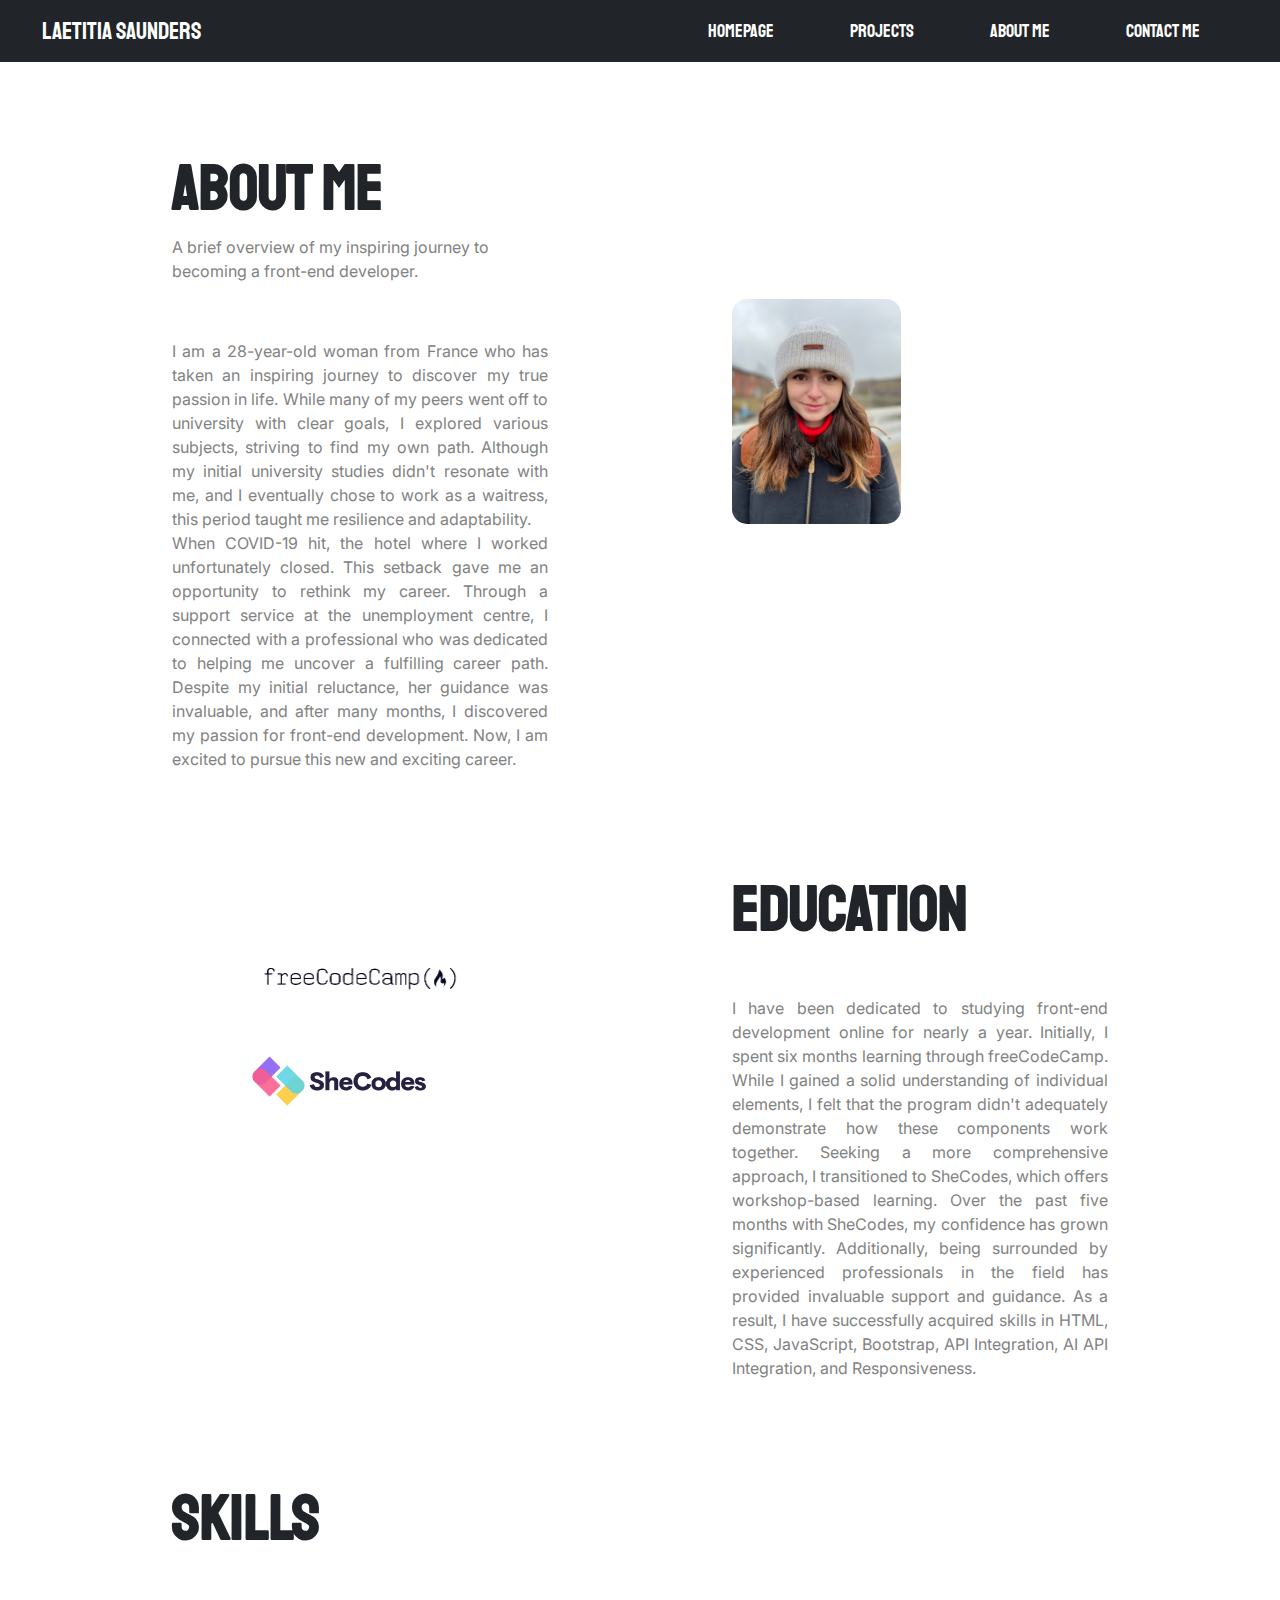
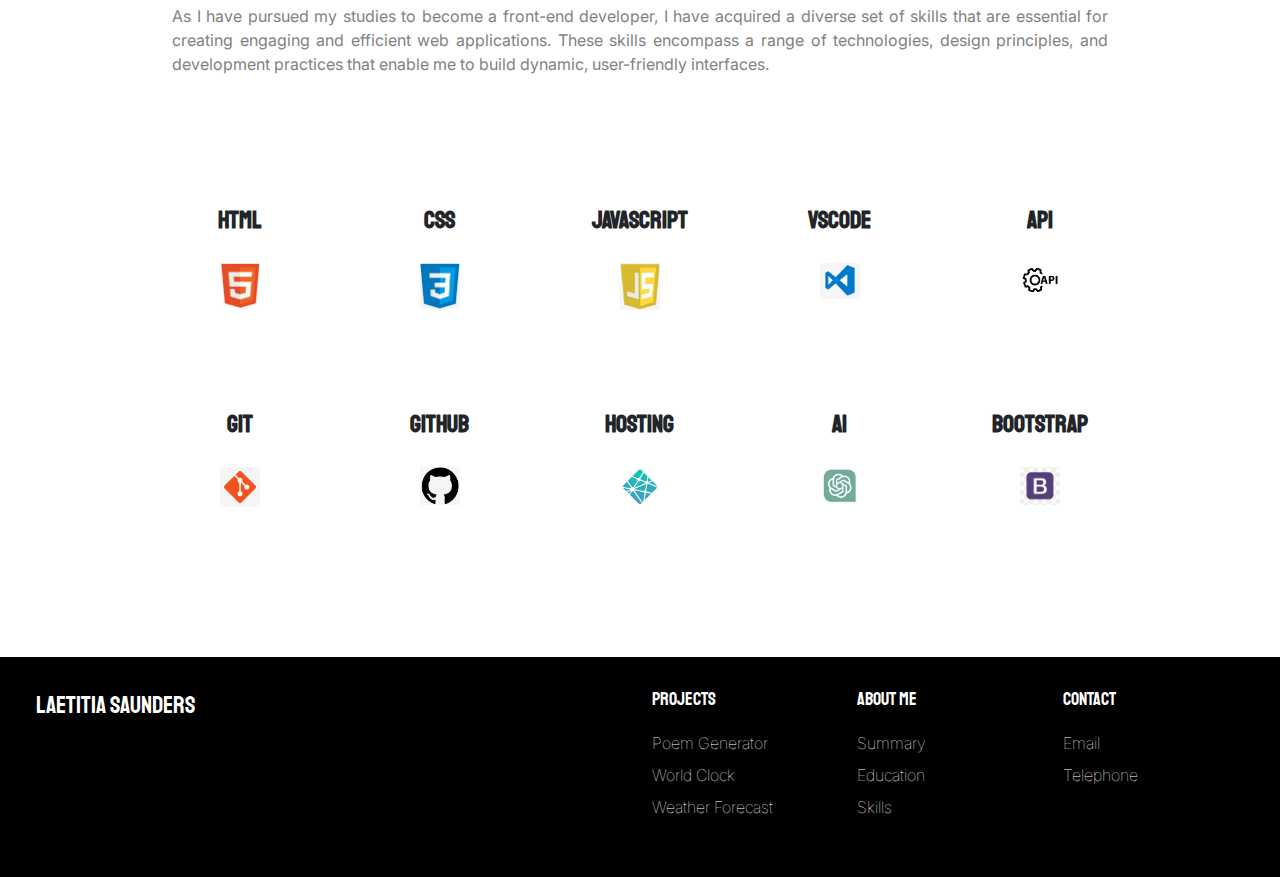
==== about.html @ e98b8e78 "Added responsiveness to about.html, improved some html" ====
<!DOCTYPE html>
<html lang="en">
  <head>
    <meta charset="UTF-8" />
    <meta name="viewport" content="width=device-width, initial-scale=1.0" />
    <title>About me - Laetitia Saunders</title>
    <link
      href="https://cdn.jsdelivr.net/npm/bootstrap@5.3.3/dist/css/bootstrap.min.css"
      rel="stylesheet"
      integrity="sha384-QWTKZyjpPEjISv5WaRU9OFeRpok6YctnYmDr5pNlyT2bRjXh0JMhjY6hW+ALEwIH"
      crossorigin="anonymous"
    />
    <link rel="preconnect" href="https://fonts.googleapis.com" />
    <link rel="preconnect" href="https://fonts.gstatic.com" crossorigin />
    <link
      href="https://fonts.googleapis.com/css2?family=Inter:wght@100..900&family=Staatliches&display=swap"
      rel="stylesheet"
    />
    <link rel="stylesheet" href="src/about.css" />
  </head>
  <body>
    <nav
      class="navbar navbar-expand-lg navbar-dark bg-dark position-fixed w-100"
    >
      <div class="container-fluid">
        <a class="navbar-brand" href="/"> Laetitia Saunders </a>
        <button
          class="navbar-toggler"
          type="button"
          data-bs-toggle="collapse"
          data-bs-target="#navbarNav"
          aria-controls="navbarNav"
          aria-expanded="false"
          aria-label="Toggle navigation"
        >
          <span class="navbar-toggler-icon"></span>
        </button>
        <div class="collapse navbar-collapse" id="navbarNav">
          <ul class="navbar-nav ms-auto">
            <!-- Add ms-auto class to align right -->
            <li class="nav-item active">
              <a class="nav-link" href="/">Homepage</a>
            </li>
            <li class="nav-item">
              <a class="nav-link" href="/projects.html"
                >Projects <span class="sr-only"></span
              ></a>
            </li>
            <li class="nav-item">
              <a class="nav-link" href="/about.html">About me</a>
            </li>
            <li class="nav-item">
              <a class="nav-link" href="/contact.html">Contact me</a>
            </li>
          </ul>
        </div>
      </div>
    </nav>
    <div class="content">
      <div class="container-fluid">
        <div class="row justify-content-between">
          <div class="col-6 col-sm-5">
            <h1 id="summary">About me</h1>
            <p class="intro-description">
              A brief overview of my inspiring journey to becoming a front-end
              developer.
            </p>
          </div>
        </div>
        <div class="row justify-content-between">
          <div class="col-6 col-sm-5">
            <p class="text text-justified">
              I am a 28-year-old woman from France who has taken an inspiring
              journey to discover my true passion in life. While many of my
              peers went off to university with clear goals, I explored various
              subjects, striving to find my own path. Although my initial
              university studies didn't resonate with me, and I eventually chose
              to work as a waitress, this period taught me resilience and
              adaptability.
              <br />
              When COVID-19 hit, the hotel where I worked unfortunately closed.
              This setback gave me an opportunity to rethink my career. Through
              a support service at the unemployment centre, I connected with a
              professional who was dedicated to helping me uncover a fulfilling
              career path. Despite my initial reluctance, her guidance was
              invaluable, and after many months, I discovered my passion for
              front-end development. Now, I am excited to pursue this new and
              exciting career.
            </p>
          </div>
          <div class="col-6 col-sm-5">
            <img
              src="/src/images/IMG-20231120-WA0005 (1).jpg"
              alt="Photo of Laetitia Saunders"
              class="img-fluid portrait-image"
            />
          </div>
        </div>
        <div class="row justify-content-between">
          <div class="col-6 col-sm-5">
            <img
              src="/src/images/freecodecamplogo.jpg"
              alt="freeCodeCamp logo"
              class="image-logo first-image"
            />
            <img
              src="/src/images/shecodeslogo.jpg"
              alt="SheCodes logo"
              class="image-logo"
            />
          </div>
          <div class="col-6 col-sm-5">
            <h1 id="education">Education</h1>
            <p class="text text-justified">
              I have been dedicated to studying front-end development online for
              nearly a year. Initially, I spent six months learning through
              freeCodeCamp. While I gained a solid understanding of individual
              elements, I felt that the program didn't adequately demonstrate
              how these components work together. Seeking a more comprehensive
              approach, I transitioned to SheCodes, which offers workshop-based
              learning. Over the past five months with SheCodes, my confidence
              has grown significantly. Additionally, being surrounded by
              experienced professionals in the field has provided invaluable
              support and guidance. As a result, I have successfully acquired
              skills in HTML, CSS, JavaScript, Bootstrap, API Integration, AI
              API Integration, and Responsiveness.
            </p>
          </div>
        </div>
        <div class="row justify-content-between">
          <div class="col-md-12">
            <h1 id="skills">Skills</h1>
            <p class="text text-justified">
              As I have pursued my studies to become a front-end developer, I
              have acquired a diverse set of skills that are essential for
              creating engaging and efficient web applications. These skills
              encompass a range of technologies, design principles, and
              development practices that enable me to build dynamic,
              user-friendly interfaces.
            </p>
          </div>
        </div>
        <div class="row justify-content-between">
          <div class="col-md-2 center"><h4>HTML</h4></div>
          <div class="col-md-2 center"><h4>CSS</h4></div>
          <div class="col-md-2 text-center"><h4>JavaScript</h4></div>
          <div class="col-md-2 center"><h4>VSCode</h4></div>
          <div class="col-md-2 center"><h4>API</h4></div>
        </div>
        <div class="row justify-content-between">
          <div class="col-md-2 center">
            <img
              src="/src/images/htmllogoNEW.jpg"
              alt="HTML logo"
              class="skill-logo"
            />
          </div>
          <div class="col-md-2 center">
            <img
              src="/src/images/csslogoNEW.jpg"
              alt="CSS logo"
              class="skill-logo"
            />
          </div>
          <div class="col-md-2 center">
            <img
              src="/src/images/jslogoNEW.jpg"
              alt="JavaScript logo"
              class="skill-logo"
            />
          </div>
          <div class="col-md-2 center">
            <img
              src="/src/images/vscodelogo.jpg"
              alt="VSCode logo"
              class="skill-logo"
            />
          </div>
          <div class="col-md-2 center">
            <img
              src="/src/images/apilogoNEW.jpg"
              alt="API logo"
              class="skill-logo"
            />
          </div>
        </div>
        <div class="row justify-content-between">
          <div class="col-md-2 center"><h4>Git</h4></div>
          <div class="col-md-2 center"><h4>GitHub</h4></div>
          <div class="col-md-2 text-center"><h4>Hosting</h4></div>
          <div class="col-md-2 center"><h4>AI</h4></div>
          <div class="col-md-2 center"><h4>Bootstrap</h4></div>
        </div>
        <div class="row justify-content-between">
          <div class="col-md-2 center">
            <img
              src="/src/images/gitlogo.jpg"
              alt="Git logo"
              class="skill-logo"
            />
          </div>
          <div class="col-md-2 center">
            <img
              src="/src/images/githublogoNEW.jpg"
              alt="GitHub logo"
              class="skill-logo"
            />
          </div>
          <div class="col-md-2 center">
            <img
              src="/src/images/netlifyNEW.jpg"
              alt="Netlify logo"
              class="skill-logo"
            />
          </div>
          <div class="col-md-2 center">
            <img
              src="/src/images/openailogoNEW.jpg"
              alt="AI logo"
              class="skill-logo"
            />
          </div>
          <div class="col-md-2 center">
            <img
              src="/src/images/bootstraplogoNEW.jpg"
              alt="BootStrap logo"
              class="skill-logo"
            />
          </div>
        </div>
      </div>
    </div>
    <footer>
      <div class="container-fluid">
        <div class="row p-4">
          <div class="col-md-6">
            <p class="strong">
              <a href="/">Laetitia Saunders</a>
            </p>
          </div>
          <div class="col-md-2">
            <div class="strong">
              <a href="/projects.html">Projects</a>
            </div>
            <div>
              <a href="/projects.html#poem-generator">Poem Generator</a>
            </div>
            <div>
              <a href="/projects.html#world-clock">World Clock</a>
            </div>
            <div>
              <a href="/projects.html#weather-forecast">Weather Forecast</a>
            </div>
          </div>
          <div class="col-md-2">
            <div class="strong">
              <a href="#">About me</a>
            </div>
            <div><a href="/about.html#summary">Summary</a></div>
            <div>
              <a href="/about.html#education">Education</a>
            </div>
            <div>
              <a href="/about.html#skills">Skills</a>
            </div>
          </div>
          <div class="col-md-2">
            <div class="strong">
              <a href="/contact.html">Contact</a>
            </div>
            <div>
              <a href="/contact.html#">Email</a>
            </div>
            <div>
              <a href="/contact.html#">Telephone</a>
            </div>
          </div>
        </div>
      </div>
    </footer>
    <script
      src="https://cdn.jsdelivr.net/npm/bootstrap@5.3.3/dist/js/bootstrap.bundle.min.js"
      integrity="sha384-YvpcrYf0tY3lHB60NNkmXc5s9fDVZLESaAA55NDzOxhy9GkcIdslK1eN7N6jIeHz"
      crossorigin="anonymous"
    ></script>
  </body>
</html>
---- src/about.css ----
:root {
  --heading-font: "Staatliches", sans-serif;
  --paragraph-font: "Inter", sans-serif;
  --black-color: #000;
  --white-color: #fff;
  --link-font-size: 18px;
  --default-paragraph-size: 16px;
  --name-font-size: 24px;
  --resized-default-font-size: 14px;
  --centered-text: center;
  --default-font-weight: 400;
  --bold-font: bold;
  --paragraph-color: #828282;
}

html,
body {
  height: 100%;
  line-height: 1.5;
}

body {
  display: flex;
  flex-direction: column;
}

nav {
  z-index: 100;
  width: 100%;
}

a {
  text-decoration: none;
  color: var(--white-color);
}

.navbar-nav .nav-link {
  font-family: var(--heading-font);
  font-size: var(--link-font-size);
  color: var(--white-color);
  margin-right: 60px;
}

.navbar-brand {
  font-family: var(--heading-font);
  margin-left: 30px;
  font-size: var(--name-font-size);
}

.content {
  flex: 1;
  padding: 80px 160px 150px 160px;
}

h1 {
  font-size: 64px;
  margin-top: 70px;
  font-weight: var(--bold-font);
  font-family: var(--heading-font);
}

.intro-description {
  font-family: var(--paragraph-font);
  font-weight: var(--default-font-weight);
  font-size: var(--default-paragraph-size);
  color: var(--paragraph-color);
}

.text {
  font-family: var(--paragraph-font);
  font-weight: var(--default-font-weight);
  font-size: var(--default-paragraph-size);
  padding: 40px 0 0 0;
  text-align: center;
  margin-bottom: 30px;
  color: var(--paragraph-color);
}

.text-justified {
  text-align: justify;
}

.portrait-image {
  max-width: 45%;
  height: auto;
  border-radius: 15px;
}

.image-logo {
  max-width: 60%;
  height: auto;
  display: block;
  margin: auto;
}

.first-image {
  margin-top: 150px;
}

h4 {
  font-family: var(--heading-font);
  font-weight: var(--bold-font);
  margin-top: 100px;
}

.center {
  text-align: var(--centered-text);
}

.skill-logo {
  max-width: 30%;
  height: auto;
  margin-top: 20px;
}

footer {
  background-color: var(--black-color);
  color: var(--white-color);
  width: 100%;
  font-family: var(--paragraph-font);
  font-weight: 100;
  line-height: 2;
  padding-bottom: 30px;
}

footer p a {
  font-size: var(--name-font-size);
}

.strong {
  margin-bottom: 10px;
  font-family: var(--heading-font);
  font-size: var(--link-font-size);
}

@media (max-width: 768px) {
  .content {
    padding: 10px 15px 50px 15px !important;
  }

  h1 {
    font-size: 40px;
    text-align: var(--centered-text);
  }

  p {
    font-size: var(--resized-default-font-size);
    padding: 10px 0 0 0;
    text-align: var(--centered-text);
  }

  h2 {
    font-size: 24px;
    padding: 0;
  }

  img,
  .image-logo {
    display: none;
  }

  .row,
  .col-6,
  .col-md-2 {
    display: block !important;
    width: 100% !important;
  }

  h4 {
    margin-top: 10px;
  }

  .strong {
    text-align: left;
  }
}

@media (max-width: 1200px) {
  .content {
    padding: 40px 80px 75px 80px;
  }

  p {
    font-size: var(--resized-default-font-size);
  }

  .portrait-image {
    max-width: 100%;
    padding-top: 40px;
  }

  .image-logo {
    max-width: 100%;
    padding-top: 50px;
  }

  .skill-logo {
    max-width: 50%;
  }
}
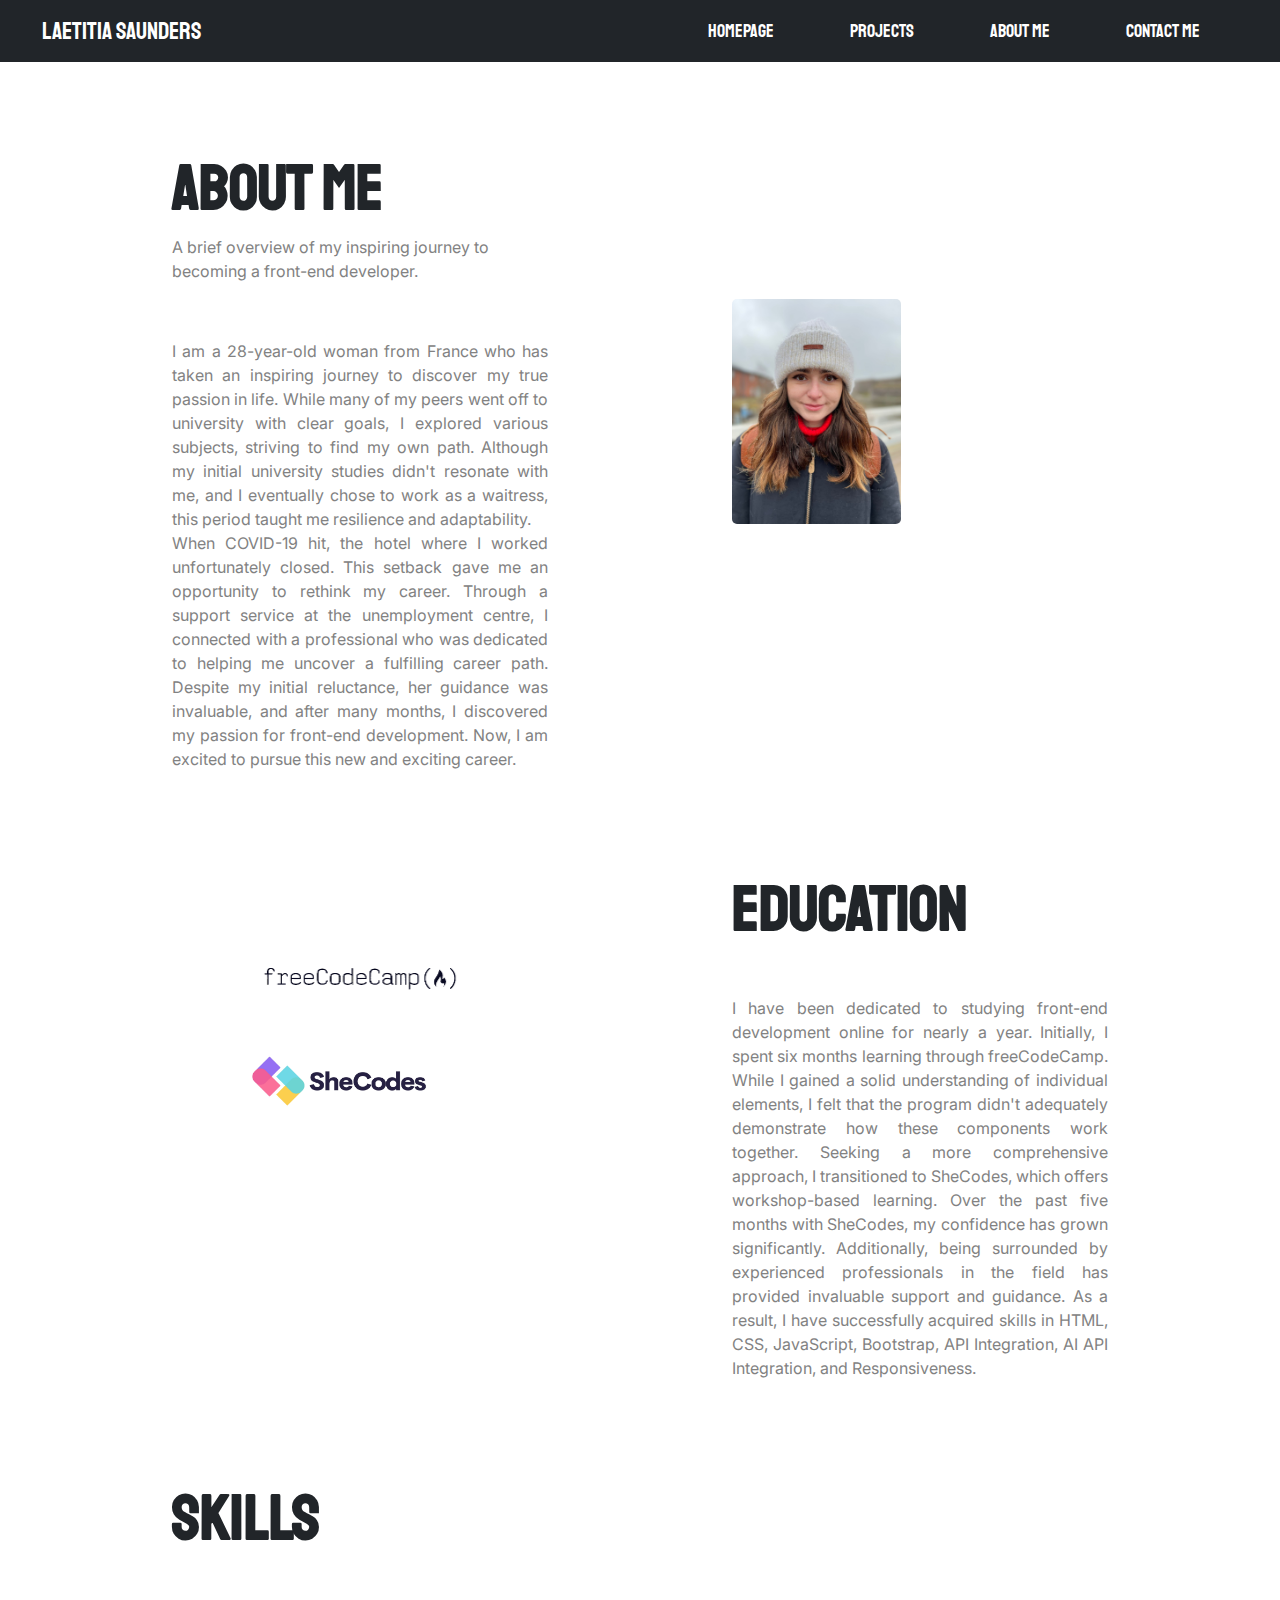
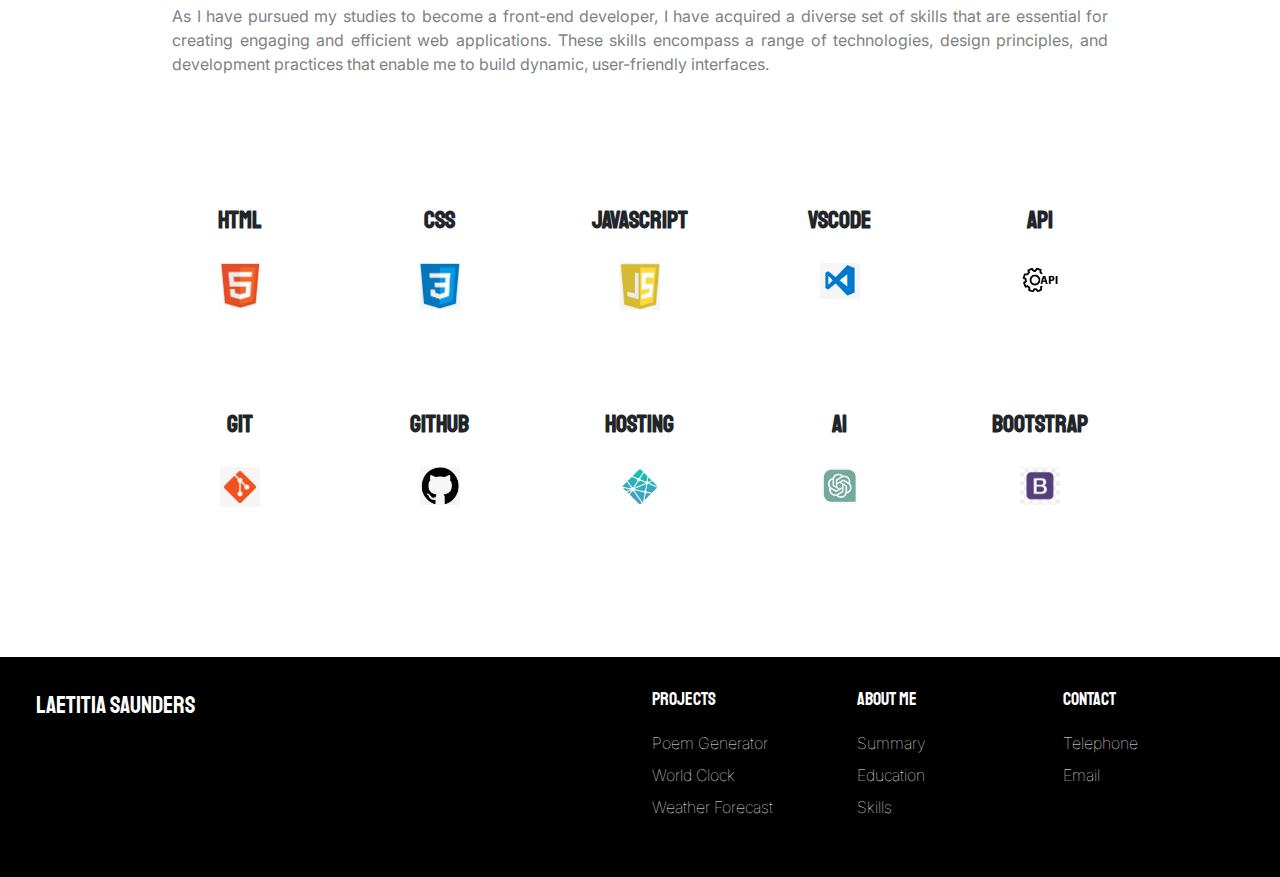
==== commit fe941453: "Updated footer links" ====
--- a/about.html
+++ b/about.html
@@ -269,10 +269,10 @@
               <a href="/contact.html">Contact</a>
             </div>
             <div>
-              <a href="/contact.html#">Email</a>
-            </div>
-            <div>
-              <a href="/contact.html#">Telephone</a>
+              <a href="/contact.html#telephone">Telephone</a>
+            </div>
+            <div>
+              <a href="/contact.html#email">Email</a>
             </div>
           </div>
         </div>
--- a/src/about.css
+++ b/src/about.css
@@ -83,7 +83,7 @@
 .portrait-image {
   max-width: 45%;
   height: auto;
-  border-radius: 15px;
+  border-radius: 5px;
 }
 
 .image-logo {
@@ -171,6 +171,7 @@
   }
 
   .strong {
+    margin-top: 20px !important;
     text-align: left;
   }
 }
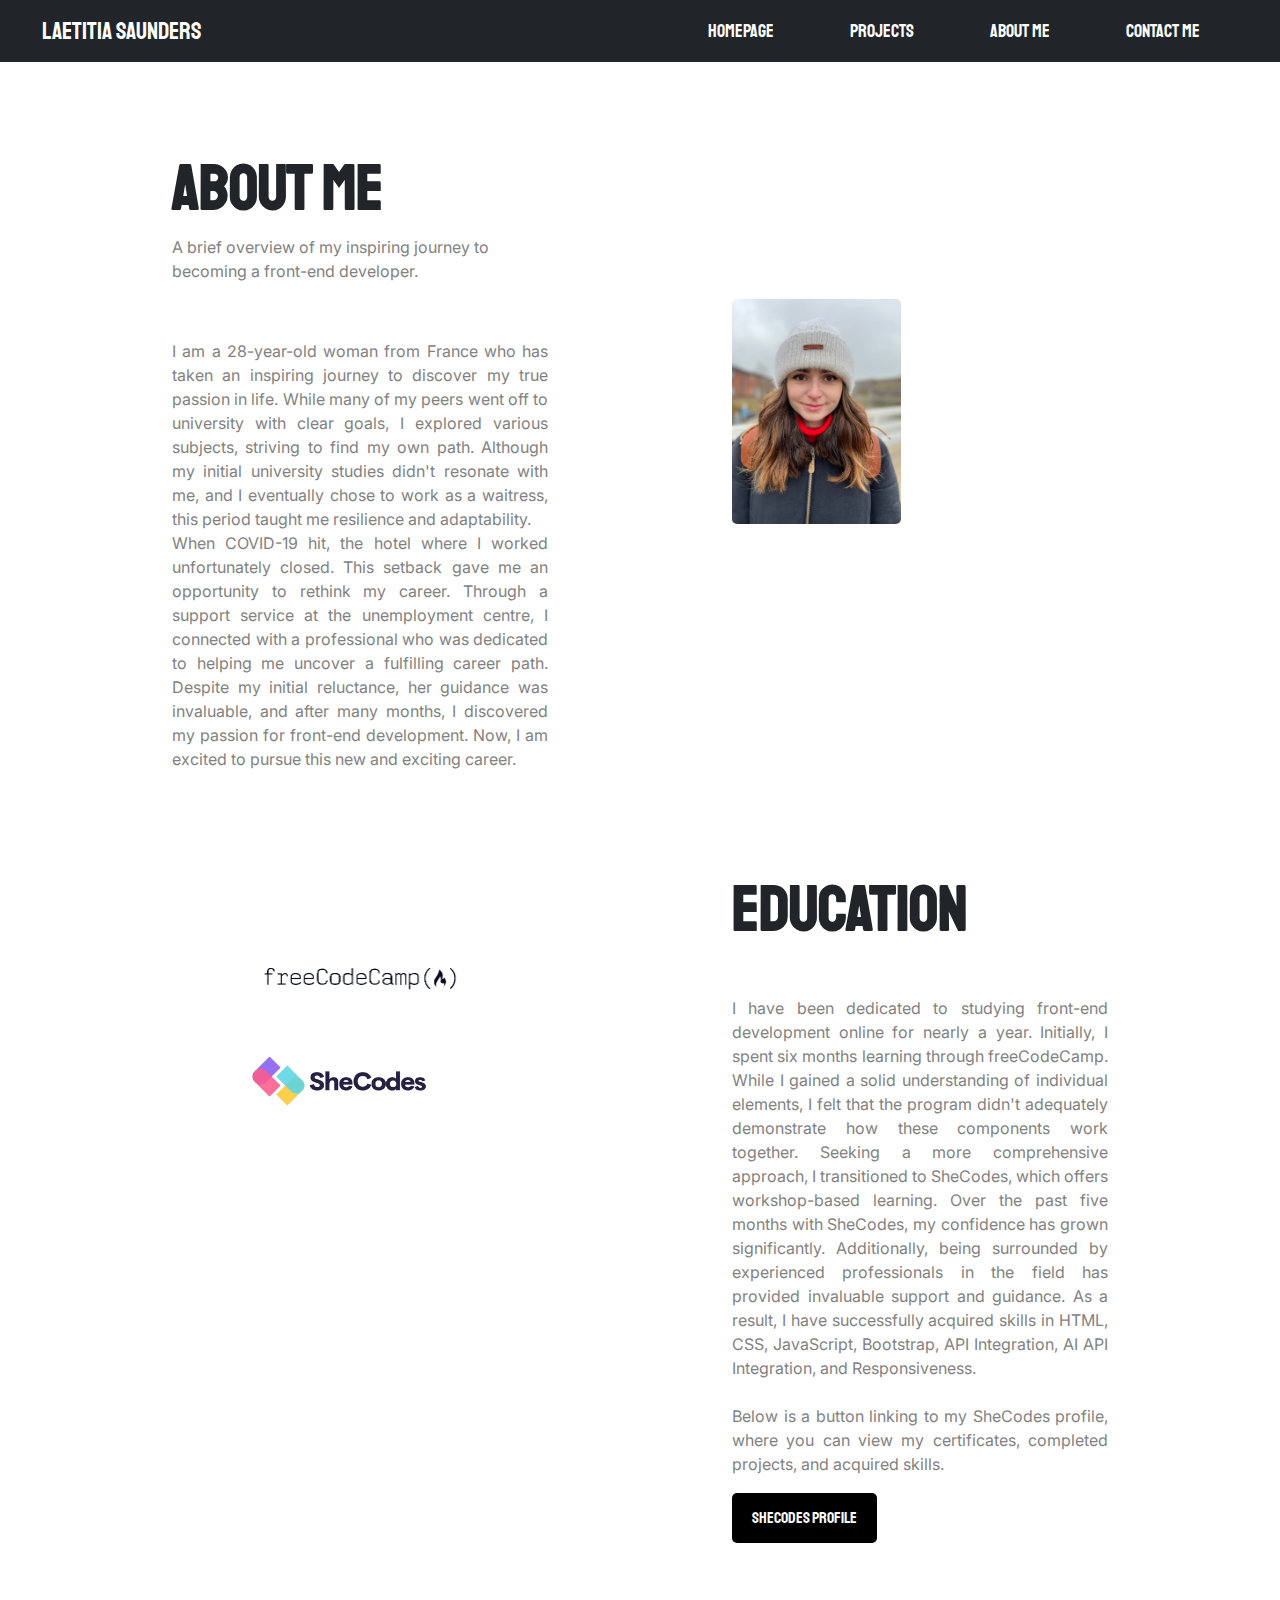
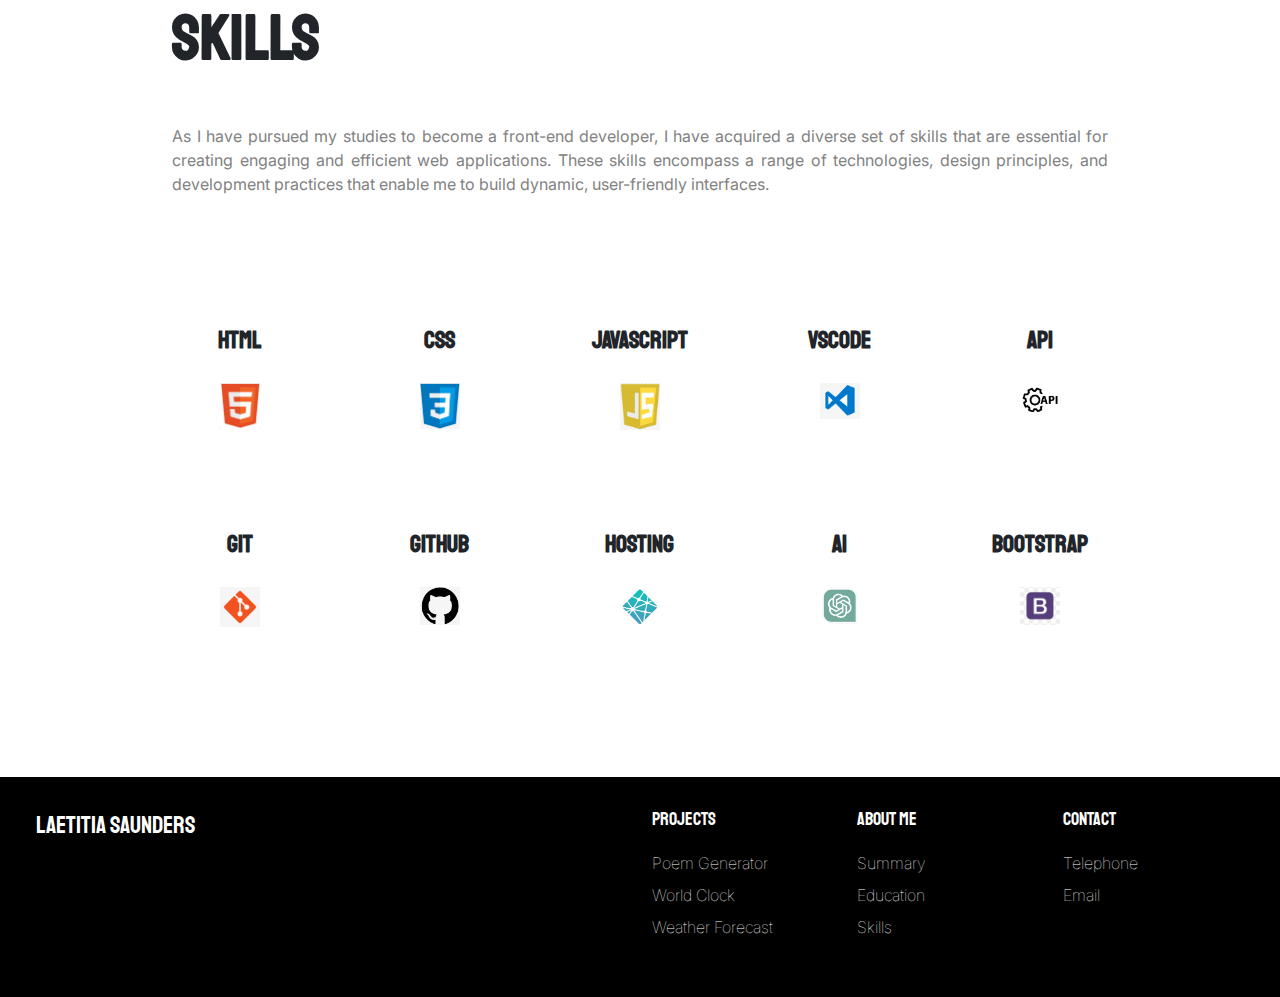
==== commit 37b1db7b: "Made it SEO friendly, added button to SheCodes profile, updated intro text on homepage" ====
--- a/about.html
+++ b/about.html
@@ -3,6 +3,10 @@
   <head>
     <meta charset="UTF-8" />
     <meta name="viewport" content="width=device-width, initial-scale=1.0" />
+    <meta
+      name="description"
+      content="This page details my journey to becoming a front-end developer, highlighting my education and the skills I have acquired along the way."
+    />
     <title>About me - Laetitia Saunders</title>
     <link
       href="https://cdn.jsdelivr.net/npm/bootstrap@5.3.3/dist/css/bootstrap.min.css"
@@ -23,7 +27,7 @@
       class="navbar navbar-expand-lg navbar-dark bg-dark position-fixed w-100"
     >
       <div class="container-fluid">
-        <a class="navbar-brand" href="/"> Laetitia Saunders </a>
+        <a class="navbar-brand" href="/index.html"> Laetitia Saunders </a>
         <button
           class="navbar-toggler"
           type="button"
@@ -37,17 +41,16 @@
         </button>
         <div class="collapse navbar-collapse" id="navbarNav">
           <ul class="navbar-nav ms-auto">
-            <!-- Add ms-auto class to align right -->
             <li class="nav-item active">
-              <a class="nav-link" href="/">Homepage</a>
+              <a class="nav-link" href="/index.html">Homepage</a>
             </li>
             <li class="nav-item">
-              <a class="nav-link" href="/projects.html"
-                >Projects <span class="sr-only"></span
-              ></a>
+              <a class="nav-link" href="/projects.html">Projects</a>
             </li>
             <li class="nav-item">
-              <a class="nav-link" href="/about.html">About me</a>
+              <a class="nav-link" href="/about.html"
+                >About me <span class="sr-only"></span
+              ></a>
             </li>
             <li class="nav-item">
               <a class="nav-link" href="/contact.html">Contact me</a>
@@ -57,7 +60,7 @@
       </div>
     </nav>
     <div class="content">
-      <div class="container-fluid">
+      <div class="container-fluid main-content">
         <div class="row justify-content-between">
           <div class="col-6 col-sm-5">
             <h1 id="summary">About me</h1>
@@ -98,16 +101,28 @@
         </div>
         <div class="row justify-content-between">
           <div class="col-6 col-sm-5">
-            <img
-              src="/src/images/freecodecamplogo.jpg"
-              alt="freeCodeCamp logo"
-              class="image-logo first-image"
-            />
-            <img
-              src="/src/images/shecodeslogo.jpg"
-              alt="SheCodes logo"
-              class="image-logo"
-            />
+            <a
+              href="https://www.freecodecamp.org/"
+              target="_blank"
+              title="Visit the freeCodeCamp website"
+            >
+              <img
+                src="/src/images/freecodecamplogo.jpg"
+                alt="freeCodeCamp logo"
+                class="image-logo first-image"
+              />
+            </a>
+            <a
+              href="https://www.shecodes.io/"
+              target="_blank"
+              title="Visit the SheCodes website"
+            >
+              <img
+                src="/src/images/shecodeslogo.jpg"
+                alt="SheCodes logo"
+                class="image-logo"
+              />
+            </a>
           </div>
           <div class="col-6 col-sm-5">
             <h1 id="education">Education</h1>
@@ -124,7 +139,20 @@
               support and guidance. As a result, I have successfully acquired
               skills in HTML, CSS, JavaScript, Bootstrap, API Integration, AI
               API Integration, and Responsiveness.
-            </p>
+              <br />
+              <br />
+              Below is a button linking to my SheCodes profile, where you can
+              view my certificates, completed projects, and acquired skills.
+            </p>
+            <div class="button-container">
+              <a
+                class="button"
+                title="Go to Laetitia's SheCodes profile"
+                target="_blank"
+                href="https://www.shecodes.io/graduates/116123-laetitia-saunders"
+                >SheCodes profile</a
+              >
+            </div>
           </div>
         </div>
         <div class="row justify-content-between">
@@ -235,7 +263,7 @@
         <div class="row p-4">
           <div class="col-md-6">
             <p class="strong">
-              <a href="/">Laetitia Saunders</a>
+              <a href="/index.html">Laetitia Saunders</a>
             </p>
           </div>
           <div class="col-md-2">
--- a/src/about.css
+++ b/src/about.css
@@ -97,6 +97,14 @@
   margin-top: 150px;
 }
 
+.button {
+  background-color: var(--black-color);
+  color: var(--white-color);
+  padding: 15px 20px;
+  border-radius: 5px;
+  font-family: var(--heading-font);
+}
+
 h4 {
   font-family: var(--heading-font);
   font-weight: var(--bold-font);
@@ -138,13 +146,17 @@
     padding: 10px 15px 50px 15px !important;
   }
 
+  .main-content {
+    padding-right: 0 !important;
+  }
+
   h1 {
     font-size: 40px;
     text-align: var(--centered-text);
   }
 
   p {
-    font-size: var(--resized-default-font-size);
+    font-size: var(--resized-default-font-size) !important;
     padding: 10px 0 0 0;
     text-align: var(--centered-text);
   }
@@ -164,6 +176,11 @@
   .col-md-2 {
     display: block !important;
     width: 100% !important;
+    padding-right: 0 !important;
+  }
+
+  .button-container {
+    text-align: center;
   }
 
   h4 {
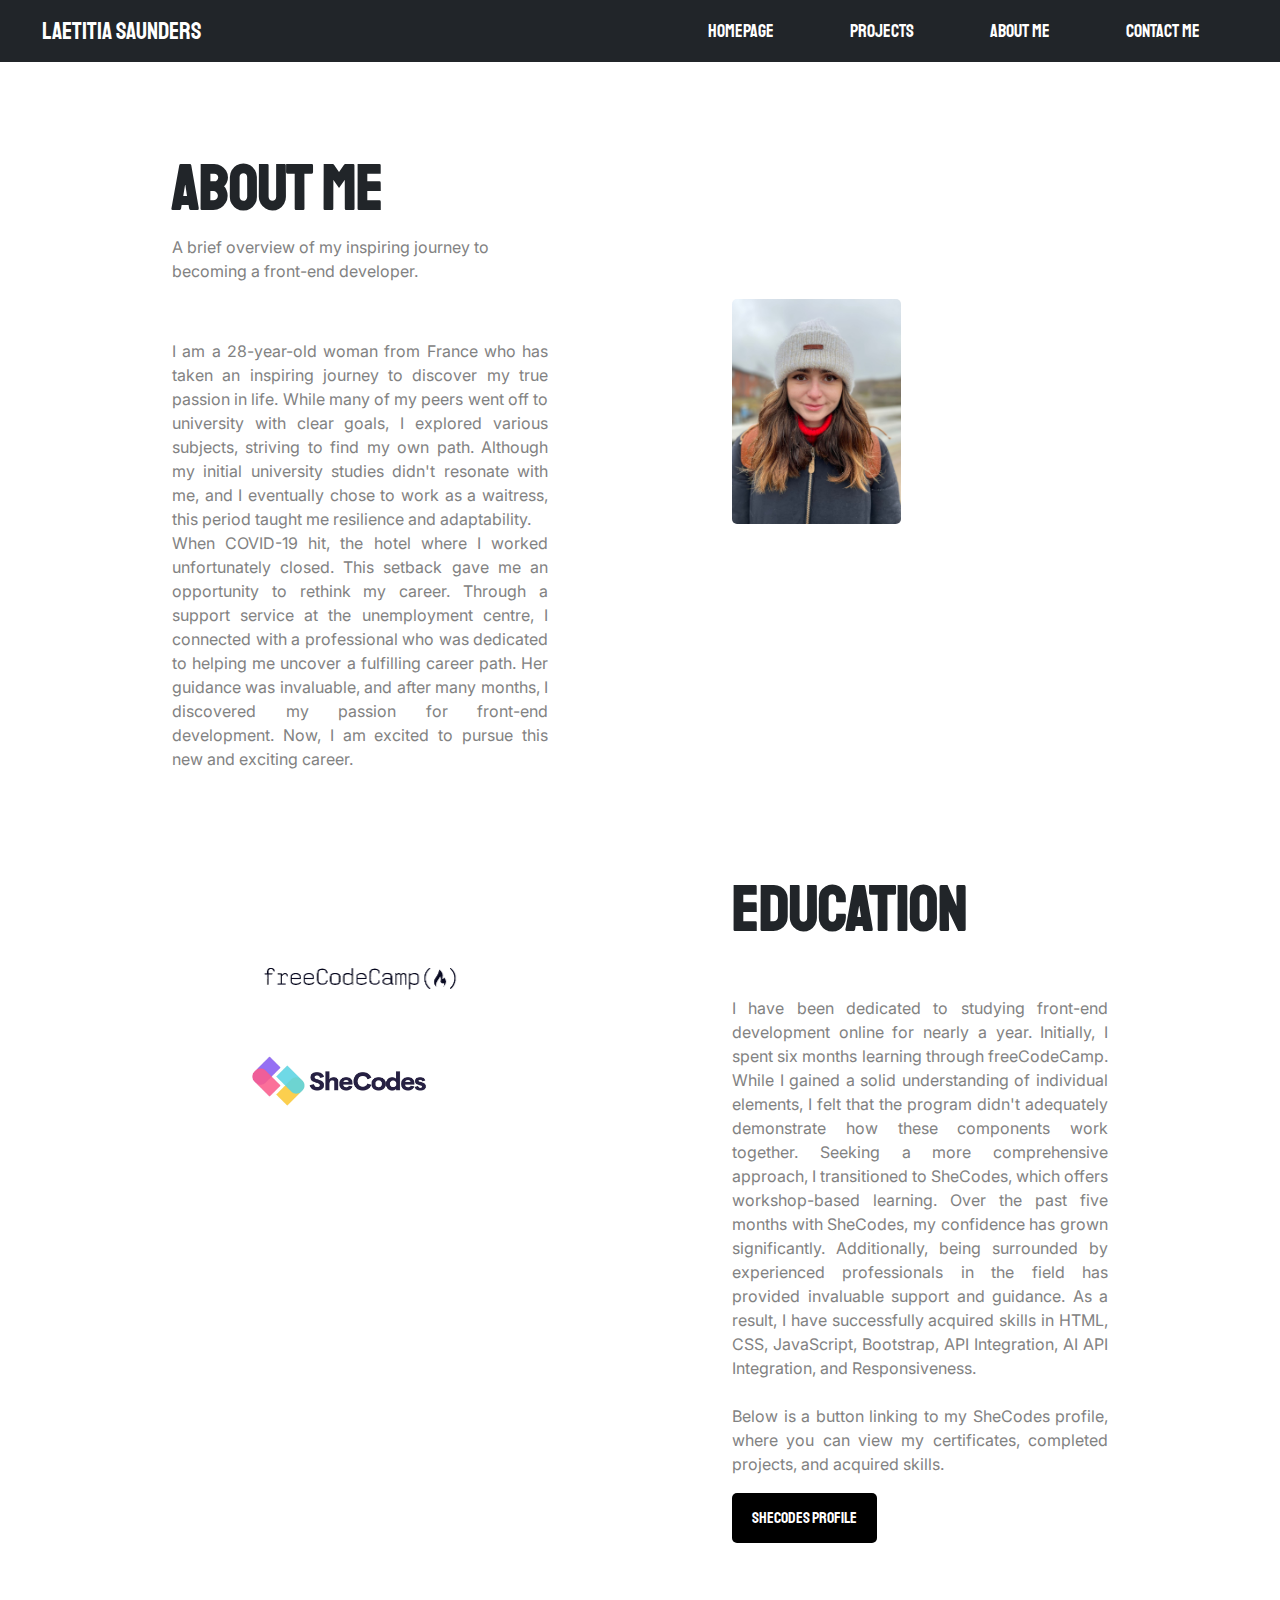
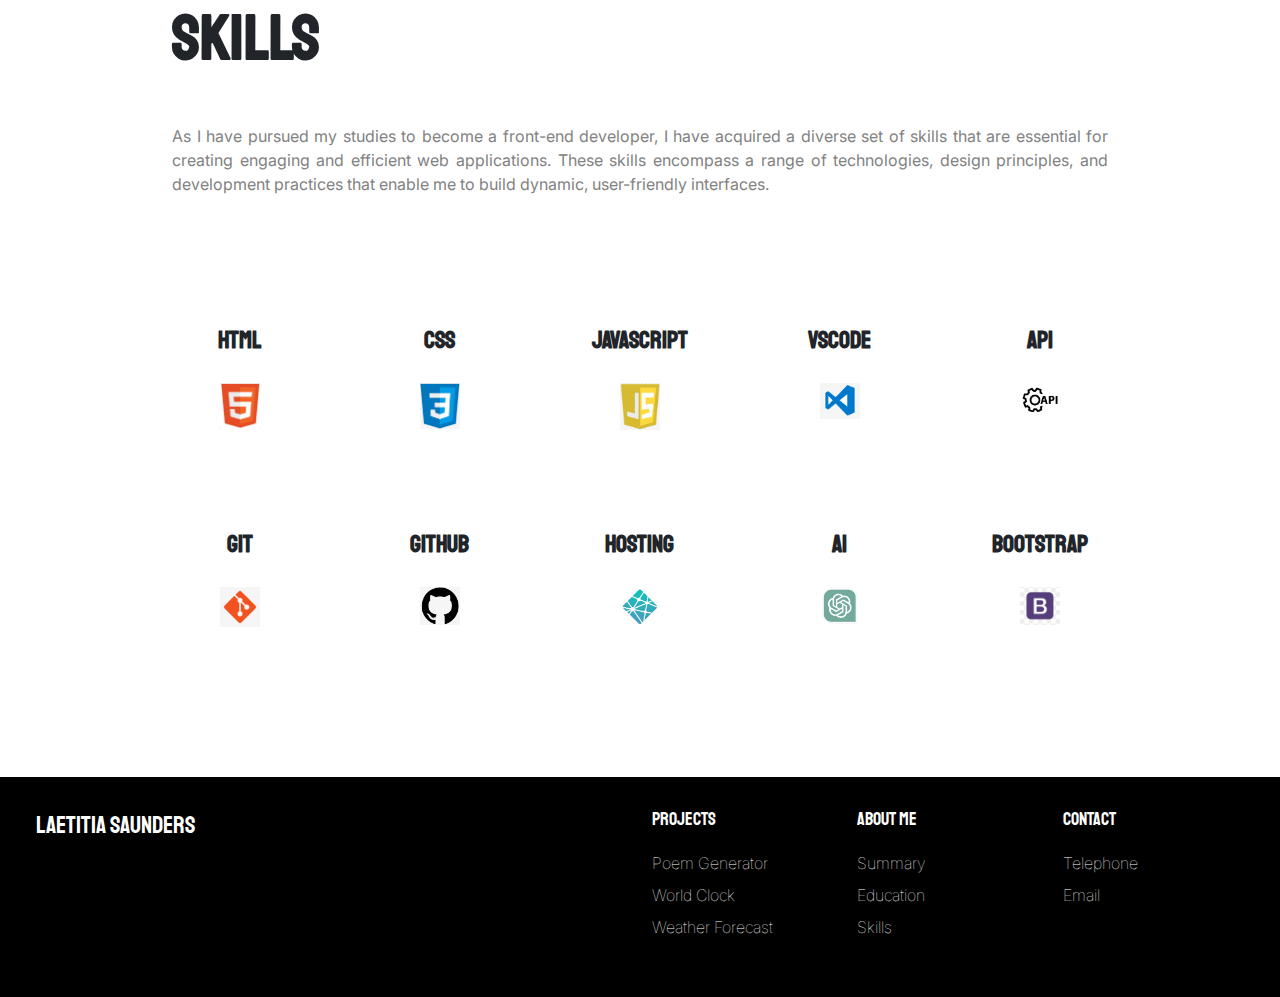
==== commit 84c8c4d4: "Updated about me text" ====
--- a/about.html
+++ b/about.html
@@ -85,10 +85,9 @@
               This setback gave me an opportunity to rethink my career. Through
               a support service at the unemployment centre, I connected with a
               professional who was dedicated to helping me uncover a fulfilling
-              career path. Despite my initial reluctance, her guidance was
-              invaluable, and after many months, I discovered my passion for
-              front-end development. Now, I am excited to pursue this new and
-              exciting career.
+              career path. Her guidance was invaluable, and after many months, I
+              discovered my passion for front-end development. Now, I am excited
+              to pursue this new and exciting career.
             </p>
           </div>
           <div class="col-6 col-sm-5">
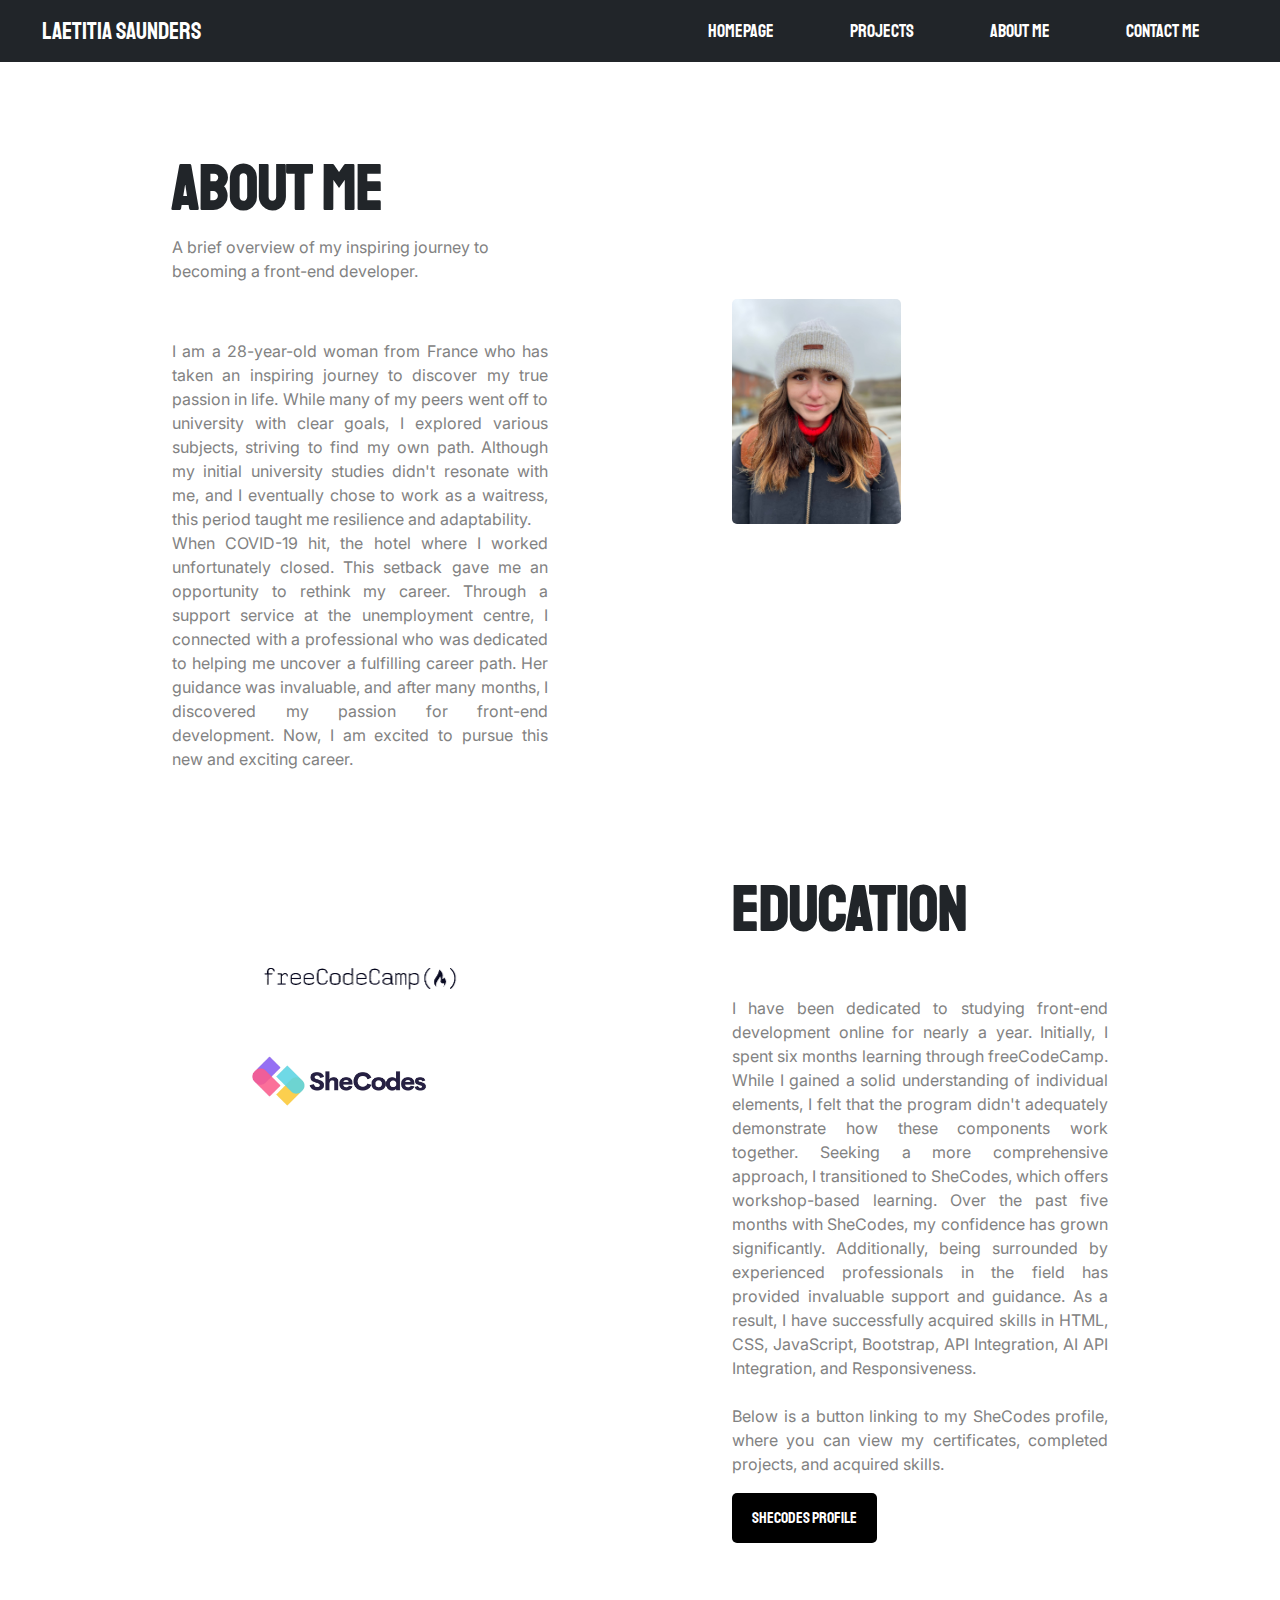
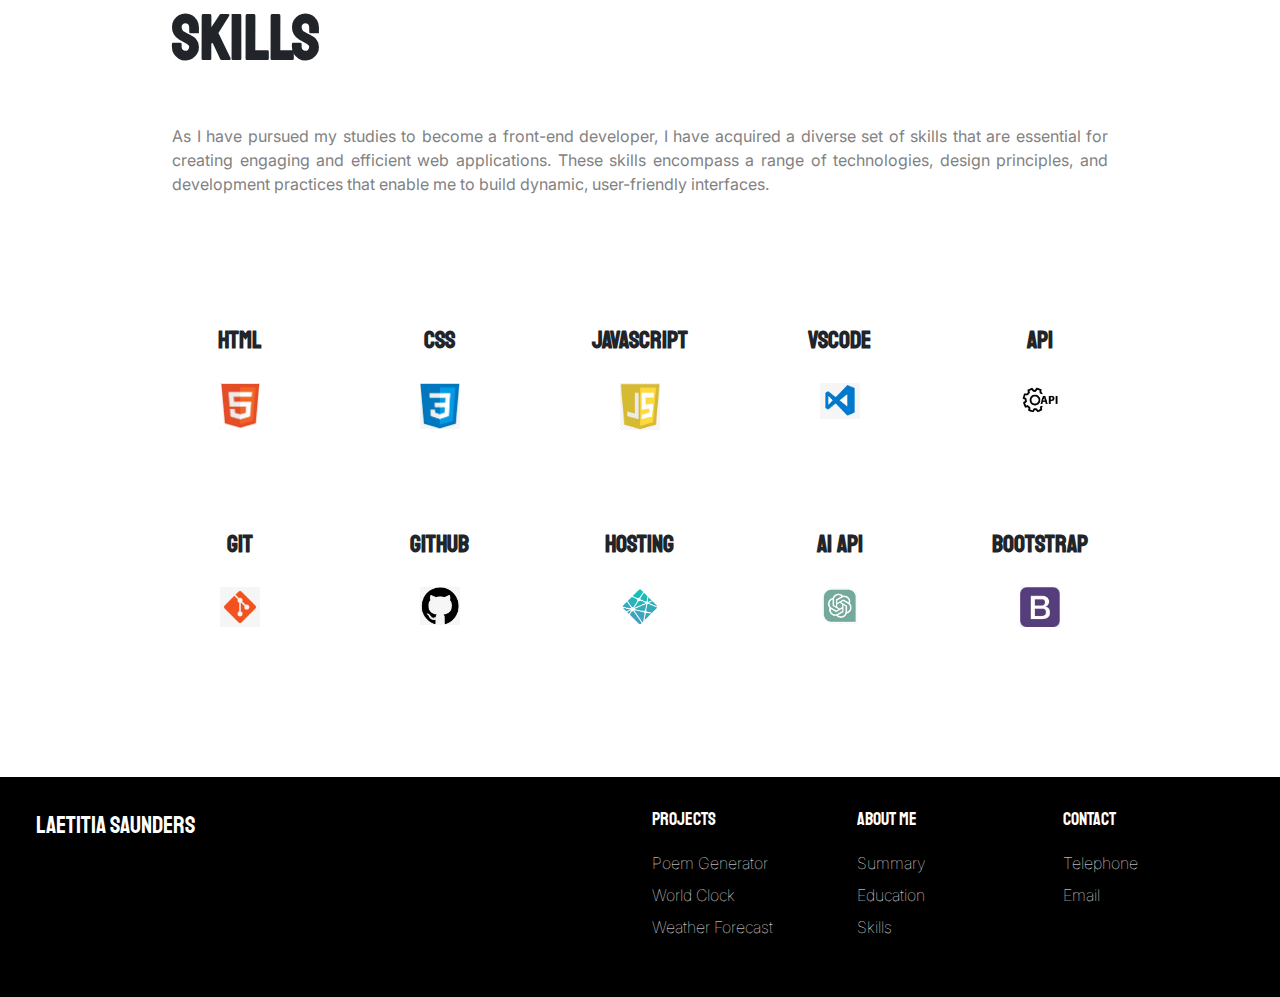
==== commit 2b3a9898: "Updated skills" ====
--- a/about.html
+++ b/about.html
@@ -215,7 +215,7 @@
           <div class="col-md-2 center"><h4>Git</h4></div>
           <div class="col-md-2 center"><h4>GitHub</h4></div>
           <div class="col-md-2 text-center"><h4>Hosting</h4></div>
-          <div class="col-md-2 center"><h4>AI</h4></div>
+          <div class="col-md-2 center"><h4>AI API</h4></div>
           <div class="col-md-2 center"><h4>Bootstrap</h4></div>
         </div>
         <div class="row justify-content-between">
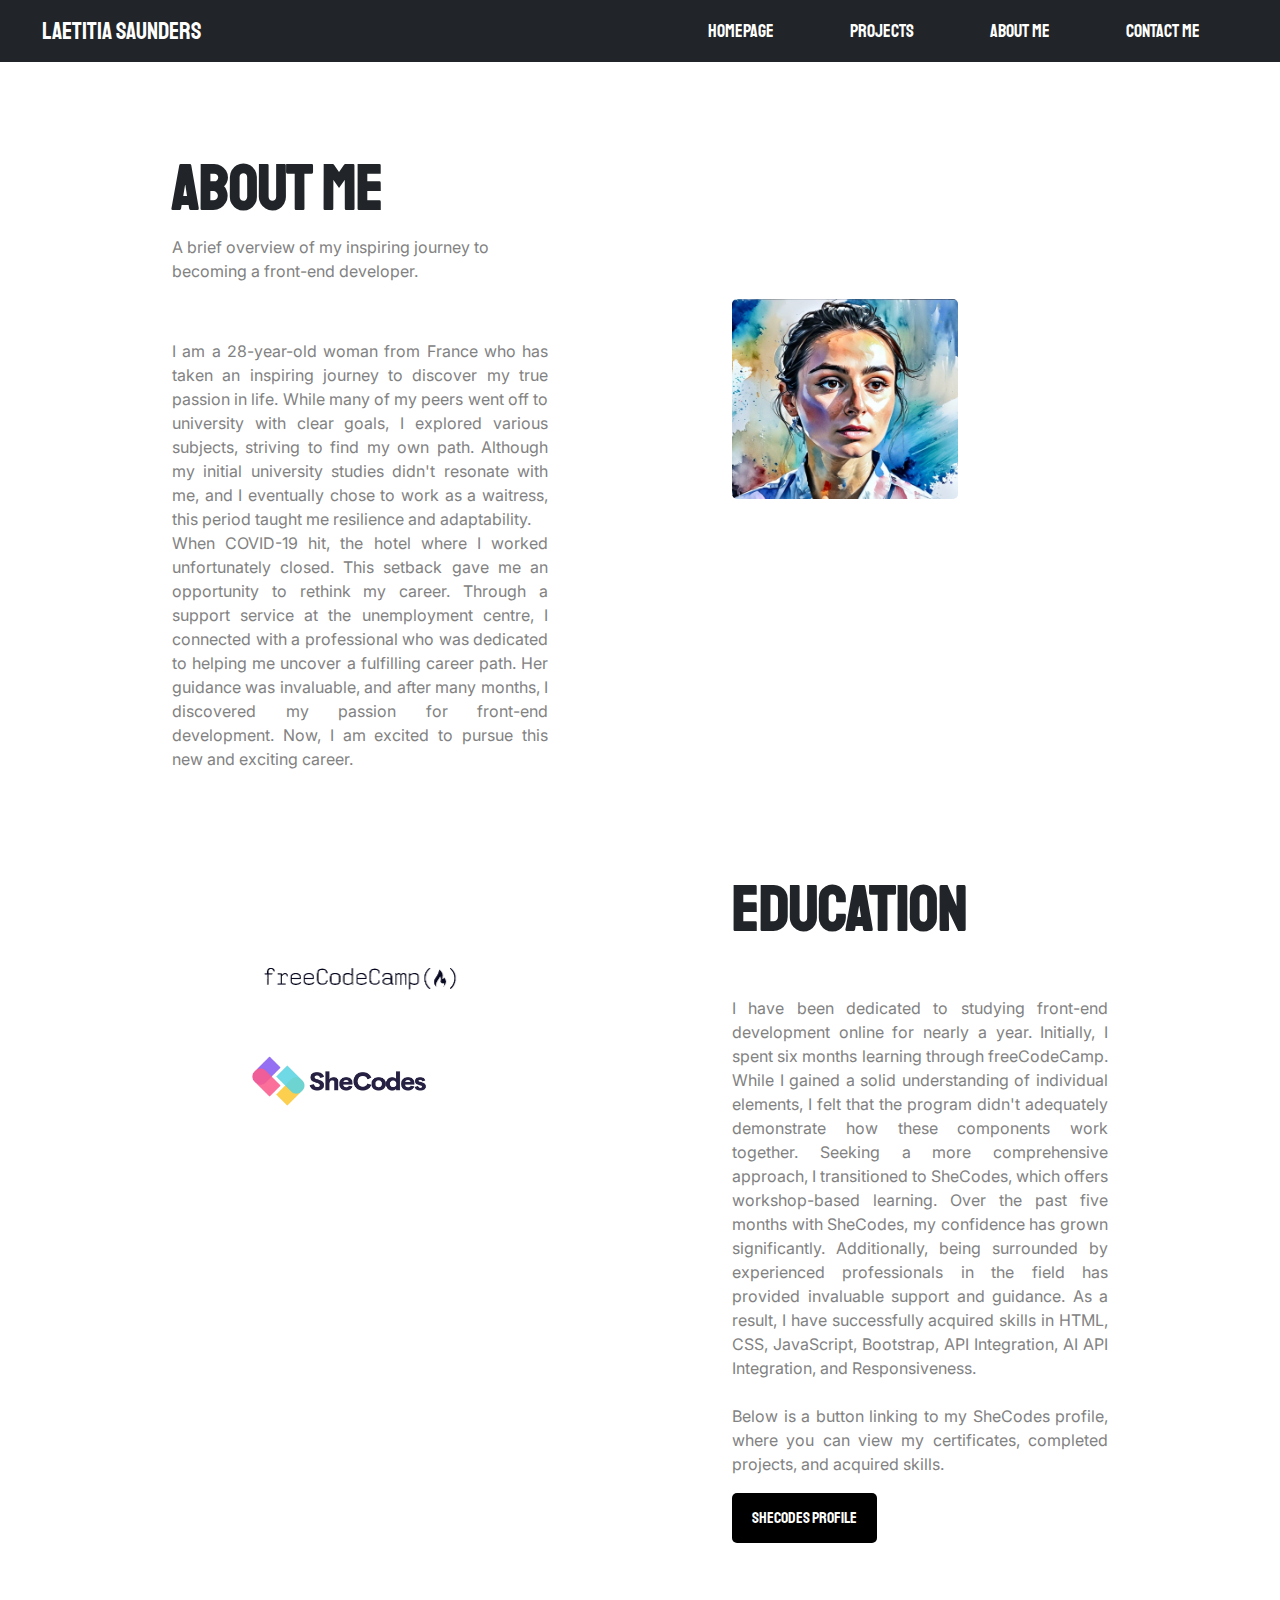
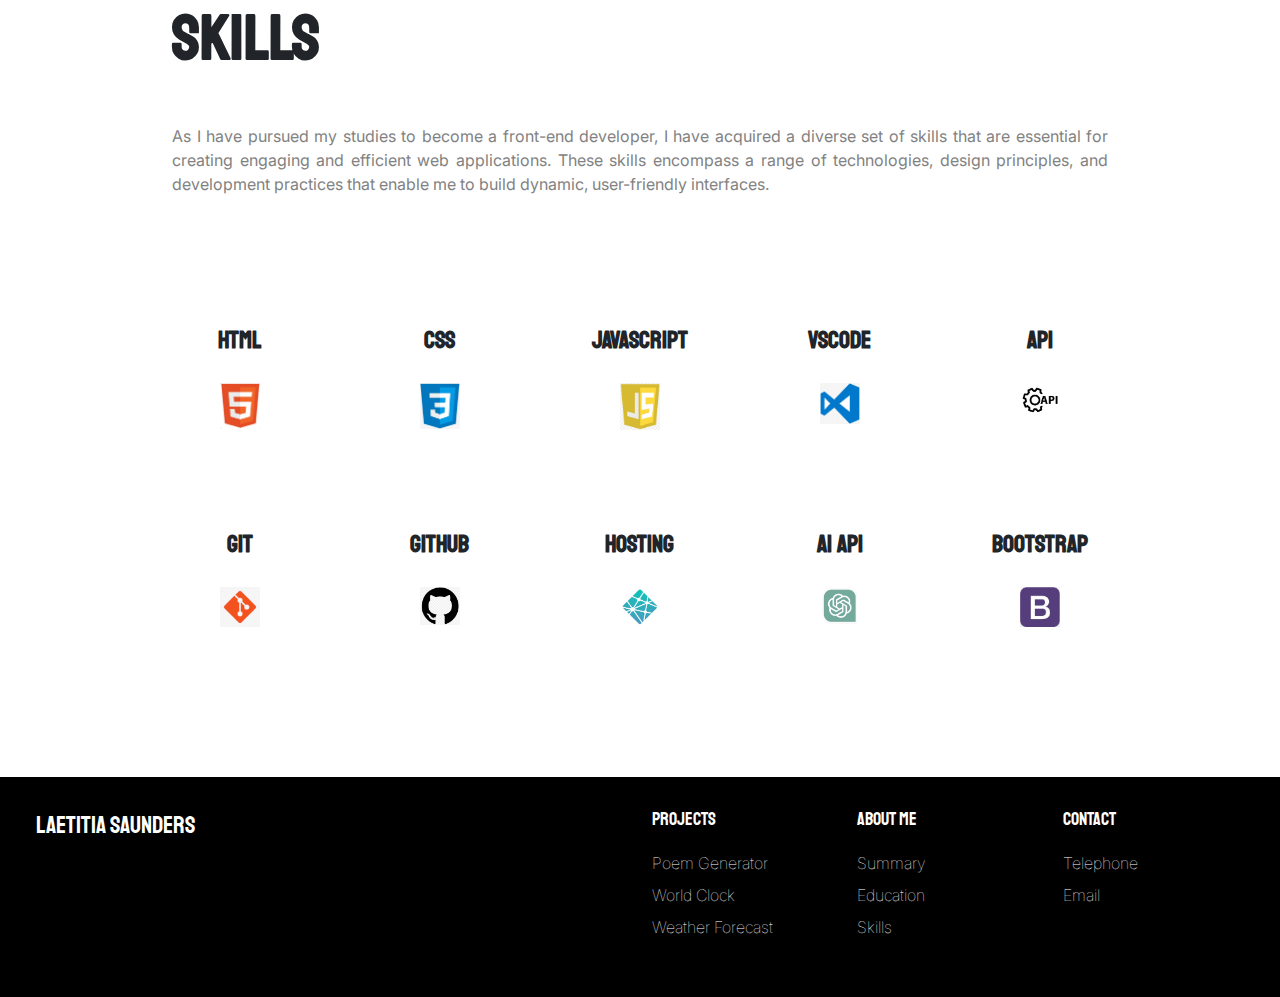
==== commit 9e106557: "Changed photos" ====
--- a/about.html
+++ b/about.html
@@ -92,7 +92,7 @@
           </div>
           <div class="col-6 col-sm-5">
             <img
-              src="/src/images/IMG-20231120-WA0005 (1).jpg"
+              src="/src/images/avatarphoto2.jpg"
               alt="Photo of Laetitia Saunders"
               class="img-fluid portrait-image"
             />
--- a/src/about.css
+++ b/src/about.css
@@ -81,7 +81,7 @@
 }
 
 .portrait-image {
-  max-width: 45%;
+  max-width: 60%;
   height: auto;
   border-radius: 5px;
 }
